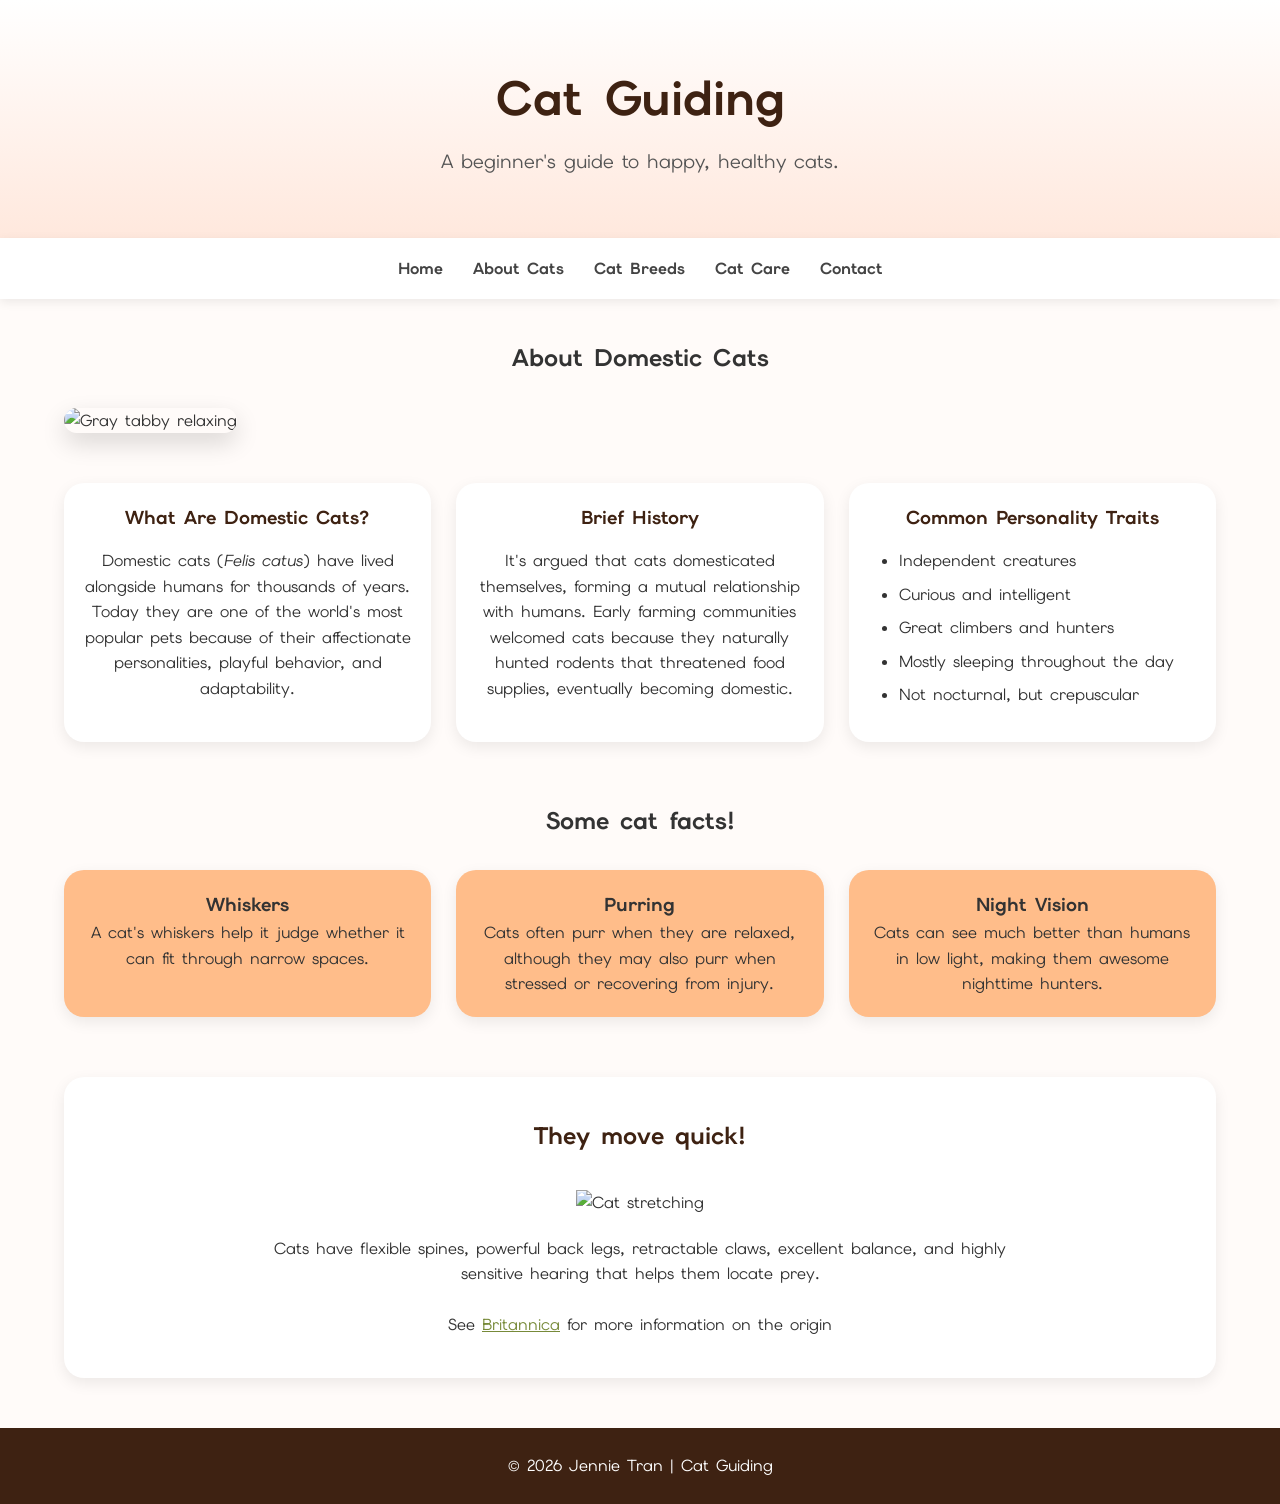
==== about.html @ 0f5d1278 "Add files via upload" ====
<!DOCTYPE html>
<html lang="en">
<head>

    <!-- imported font -->
    <link rel="preconnect" href="https://fonts.googleapis.com">
    <link rel="preconnect" href="https://fonts.gstatic.com" crossorigin>
    <link href="https://fonts.googleapis.com/css2?family=Elms+Sans:wght@300;400;600;700&display=swap" rel="stylesheet">

    <!-- SEO information -->
    <meta charset="UTF-8">
    <meta name="viewport" content="width=device-width, initial-scale=1.0">

    <title>Cat Guiding | About Cats</title>

    <meta name="keywords"
          content="cats, domestic cats, feline facts, cat history, cat behavior">

    <meta name="description"
          content="Learn about domestic cats, their history, personality traits, and fascinating facts.">

    <link rel="stylesheet" href="style.css">

</head>

<body>

<!-- header -->

<header>
    <h1>Cat Guiding</h1>
    <p>A beginner's guide to happy, healthy cats.</p>
</header>

<!-- navigation -->

<nav>

    <a href="index.html">Home</a>
    <a href="about.html">About Cats</a>
    <a href="breeds.html">Cat Breeds</a>
    <a href="care.html">Cat Care</a>
    <a href="contact.html">Contact</a>

</nav>

<main>

<!-- image for opening page -->

<section class="hero">
    <h2>About Domestic Cats</h2>
    <img src="ash-edmonds-unsplash.jpg"
         alt="Gray tabby relaxing"
         title="Photo by Ash Edmonds on Unsplash">
</section>

<!-- group bottom three into grid section -->

<!-- intro -->
<section class="featured">

<article>
    <h3>What Are Domestic Cats?</h3>
    <p>
        Domestic cats (<em>Felis catus</em>) have lived alongside humans
        for thousands of years. Today they are one of the world's most
        popular pets because of their affectionate personalities,
        playful behavior, and adaptability.
    </p>
</article>

<!-- brief history -->

<article>
    <h3>Brief History</h3>
    <p>
        It's argued that cats domesticated themselves, forming a mutual
        relationship with humans. Early farming communities welcomed cats 
        because they naturally hunted rodents that threatened food supplies,
        eventually becoming domestic.
    </p>
</article>

<!-- personality in list form -->

<article class="traits">
<h3>Common Personality Traits</h3>
<ul>
    <li>Independent creatures</li>
    <li>Curious and intelligent</li>
    <li>Great climbers and hunters</li>
    <li>Mostly sleeping throughout the day</li>
    <li>Not nocturnal, but crepuscular</li>
</ul>
</article>

</section>

<!-- fun facts section -->

<section class="fun-facts">
    <h2>Some cat facts!</h2>
</section>

<section class="featured-alternative">

    <article>
        <h3>Whiskers</h3>
        <p>
            A cat's whiskers help it judge whether it can fit through
            narrow spaces.
        </p>
    </article>

    <article>
        <h3>Purring</h3>
        <p>
            Cats often purr when they are relaxed, although they may
            also purr when stressed or recovering from injury.
        </p>
    </article>

    <article>
        <h3>Night Vision</h3>
        <p>
            Cats can see much better than humans in low light, making
            them awesome nighttime hunters.
        </p>
    </article>

</section>

<!-- cat anatomy -->

<section class="welcome">

<h2>They move quick!</h2>

<img src="shawn-rain-unsplash.jpg"
     alt="Cat stretching"
     title="Photo by Shawn Rain on Unsplash">

<p>
Cats have flexible spines, powerful back legs, retractable claws,
excellent balance, and highly sensitive hearing that helps them
locate prey.
</p>

<br>
<p>
    See <a href="https://www.britannica.com/animal/cat">
        Britannica</a> for more information on the origin
</p>

</section>

</main>

<footer>

<p>

© 2026 Jennie Tran | Cat Guiding

</p>

</footer>

</body>
</html>
---- style.css ----
* {
    margin: 0;
    padding: 0;
    box-sizing: border-box;
}

/* page */

html {
    scroll-behavior: smooth;
}

/* found that the pink color palette didn't work
with the images, so I changed it to a neutral color
that matches the cats */

body {
    font-family: "Elms Sans", sans-serif;
    background: #fffbf9;
    color: #333;
    line-height: 1.6;
}

/* header */

header {
    background: linear-gradient(#ffffff, #ffe8dd);
    text-align: center;
    padding: 60px 20px;
}

header h1 {
    font-size: 3rem;
    color: #3e2212;
    margin-bottom: 10px;
}

header p {
    font-size: 1.2rem;
    color: #555;
}

/* navigation bar */

nav {
    display: flex;
    justify-content: center;
    gap: 30px;
    background: white;
    padding: 18px;
    position: sticky;
    top: 0;
    box-shadow: 0 3px 10px rgba(0,0,0,.08);
    z-index: 100;
}

nav a {
    color: #444;
    text-decoration: none;
    font-weight: bold;
    transition: .3s;
}

nav a:hover {
    color: #754b33;
}

/* main body */

main {
    width: 90%;
    max-width: 1200px;
    margin: 40px auto;
}

/* front page visual */

.hero {
    margin-bottom: 50px;
}

.hero img {
    width: 100%;
    height: 500px;
    object-fit: cover;
    border-radius: 20px;
    box-shadow: 0 10px 25px rgba(0,0,0,.15);
}

.hero h1, h2 {
    text-align: center;
    margin-bottom: 30px;
}

/* welcome section */

.welcome {
    background: white;
    padding: 40px;
    border-radius: 20px;
    text-align: center;
    margin-bottom: 50px;
    box-shadow: 0 5px 15px rgba(0,0,0,.08);
}

.welcome h2 {
    color: #3e2212;
    margin-bottom: 15px;
}

.welcome p {
    max-width: 800px;
    margin: auto;
}

.welcome img {

    width: 100%;
    height: 500px;
    object-fit: cover;
    border-radius: 20px;
    padding: 20px;

}
/* main content */

.content {
    display: grid;
    grid-template-columns: repeat(3, 1fr);
    gap: 25px;
    margin-bottom: 60px;
}

.content article {
    
    background: white;
    border-radius: 20px;
    overflow: hidden;
    text-align: center;
    padding-bottom: 25px;
    box-shadow: 0 5px 15px rgba(0,0,0,.08);
    transition: .3s;

}

/* page cards */

.featured, .featured-alternative {

    display: grid;
    grid-template-columns: repeat(3, 1fr);
    gap: 25px;
    margin-bottom: 60px;
}

.featured-alternative article {

    background: #ffbd8a;
    border-radius: 20px;
    overflow: hidden;
    text-align: center;
    box-shadow: 0 5px 15px rgba(0,0,0,.08);
    transition: .3s;
    padding: 20px;
}

.featured article {

    background: white;
    border-radius: 20px;
    overflow: hidden;
    text-align: center;
    padding-bottom: 25px;
    box-shadow: 0 5px 15px rgba(0,0,0,.08);
    transition: .3s;
}

.featured article:hover {

    transform: translateY(-8px);

}

.featured img {

    width: 100%;
    height: 220px;
    object-fit: cover;

}

.featured h3 {

    margin-top: 20px;
    color: #3e2212;
}

.featured p {

    padding: 15px 20px;

}

.featured a {

    display: inline-block;
    background: #3e2212;
    color: white;
    text-decoration: none;
    padding: 10px 18px;
    border-radius: 30px;
    transition: .3s;
}

a {
    color: rgb(119, 138, 57);
}

.featured a:hover {

    background: #754b33;

}

.traits ul {
    padding-left: 50px;
    width: fit-content;
    text-align: left;
    padding-top: 15px;
}

.traits li {
    margin-bottom: 8px;
}

/* fun facts */

.fact {

    background: #ffbd8a;
    padding: 40px;
    border-radius: 20px;
    text-align: center;
    margin-bottom: 60px;
}

.fact h2 {

    color: #3e2212;
    margin-bottom: 15px;

}

.fun-facts {

    text-align: center;
    margin-bottom: 30px;
}

/* tables */
/* breed comparison table */

table {

    width: 100%;
    border-collapse: collapse;
    margin-top: 25px;

}

th,
td {

    border: 1px solid #d9c7bc;
    padding: 14px;
    text-align: center;

}

th {

    background: #ffe8dd;
    color: #3e2212;

}

tr:nth-child(even) {

    background: #fff8f5;

}

/* contact section */
.contact {

    background: white;
    padding: 40px;
    border-radius: 20px;
    text-align: left;
    margin-bottom: 50px;
    box-shadow: 0 5px 15px rgba(0,0,0,.08);

}

/* footer */

footer {

    background: #3e2212;
    text-align: center;
    padding: 25px;
    color: white;
    margin-top: 40px;
}

/* tablet layout */

@media screen and (max-width:900px) {

    .featured {
        grid-template-columns: repeat(2,1fr);
    }

}

/* mobile layout */

@media screen and (max-width:650px) {

    header h1 {
        font-size: 2.2rem;
    }

    nav {
        flex-direction: column;
        gap: 15px;
    }

    .hero img {
        height: 300px;
    }

    .featured {
        grid-template-columns: 1fr;
    }

    .welcome {
        padding: 25px;
    }

}
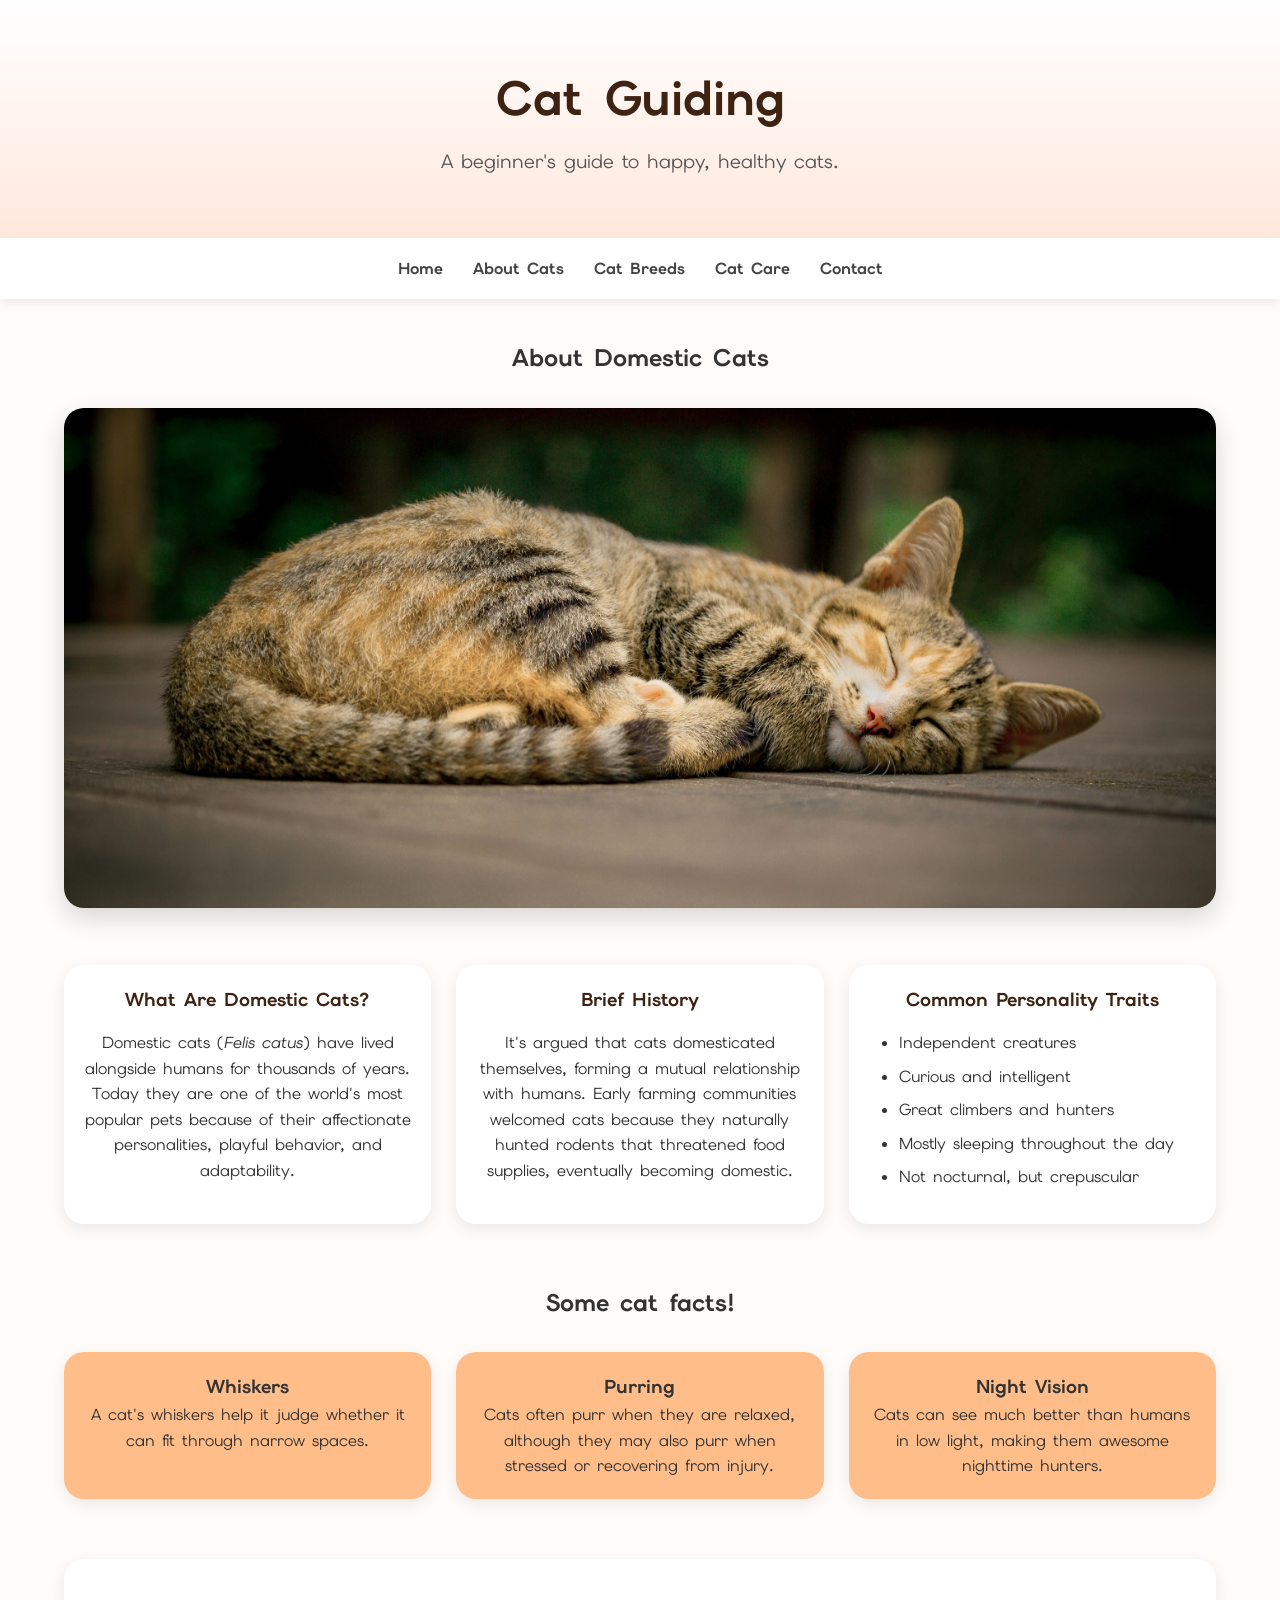
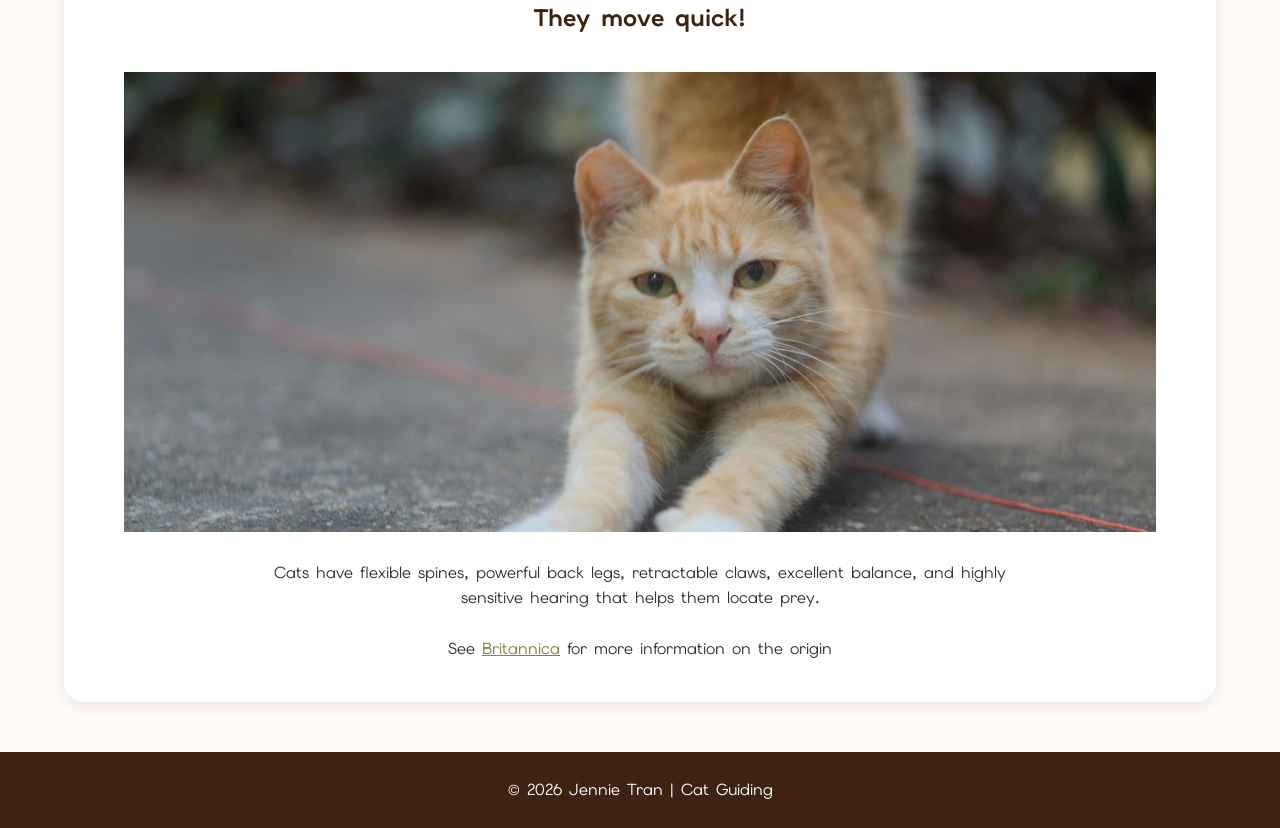
==== commit 001fd5ea: "Update image paths in about.html" ====
--- a/about.html
+++ b/about.html
@@ -50,7 +50,7 @@
 
 <section class="hero">
     <h2>About Domestic Cats</h2>
-    <img src="ash-edmonds-unsplash.jpg"
+    <img src="images/ash-edmonds-unsplash.jpg"
          alt="Gray tabby relaxing"
          title="Photo by Ash Edmonds on Unsplash">
 </section>
@@ -137,7 +137,7 @@
 
 <h2>They move quick!</h2>
 
-<img src="shawn-rain-unsplash.jpg"
+<img src="images/shawn-rain-unsplash.jpg"
      alt="Cat stretching"
      title="Photo by Shawn Rain on Unsplash">
 
@@ -168,4 +168,4 @@
 </footer>
 
 </body>
-</html>+</html>
--- a/style.css
+++ b/style.css
@@ -291,6 +291,7 @@
 }
 
 /* contact section */
+
 .contact {
 
     background: white;
@@ -300,6 +301,24 @@
     margin-bottom: 50px;
     box-shadow: 0 5px 15px rgba(0,0,0,.08);
 
+}
+
+/* media adjustments */
+
+audio {
+    width: 100%;
+    max-width: 500px;
+    margin: 20px auto;
+    display: block;
+}
+
+video {
+    width: 100%;
+    max-width: 700px;
+    border-radius: 20px;
+    display: block;
+    margin: 20px auto;
+    box-shadow: 0 10px 20px rgba(0,0,0,.15);
 }
 
 /* footer */
@@ -348,4 +367,4 @@
         padding: 25px;
     }
 
-}+}
